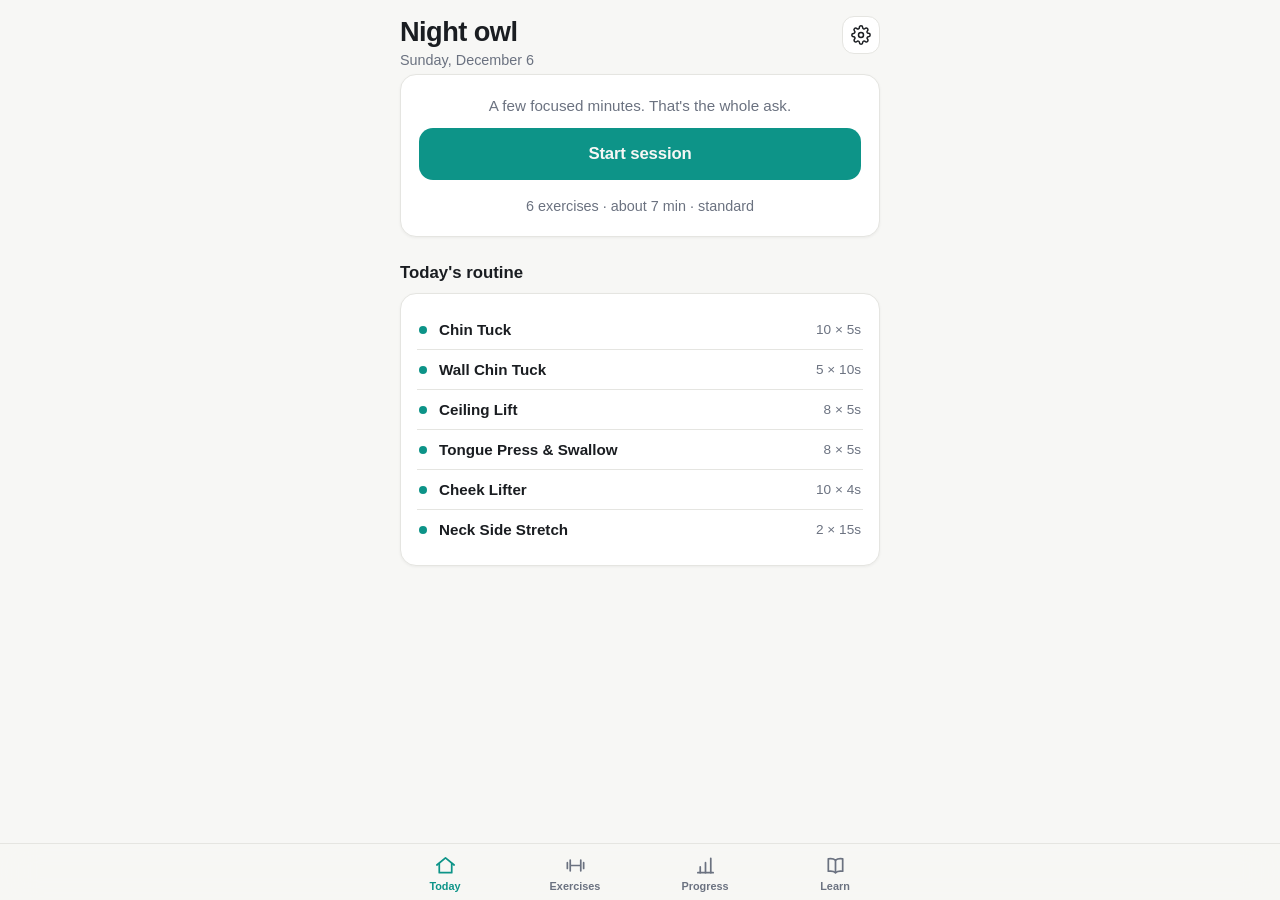
==== chin-tuck/index.html @ 68fc23fd "Add Tuck — evidence-based chin tuck & face-posture trainer PWA A self-contained app in chin-tuck/ (n" ====
<!DOCTYPE html>
<html lang="en">
<head>
<meta charset="UTF-8">
<meta name="viewport" content="width=device-width, initial-scale=1, viewport-fit=cover, user-scalable=no">
<meta name="theme-color" content="#F7F7F5" media="(prefers-color-scheme: light)">
<meta name="theme-color" content="#0E1116" media="(prefers-color-scheme: dark)">
<meta name="apple-mobile-web-app-capable" content="yes">
<meta name="apple-mobile-web-app-status-bar-style" content="black-translucent">
<meta name="description" content="Tuck — a minimalist, evidence-based chin tuck and face-posture trainer.">
<link rel="manifest" href="manifest.webmanifest">
<link rel="icon" href="icons/icon-192.png">
<link rel="apple-touch-icon" href="icons/icon-192.png">
<title>Tuck</title>
<style>
:root{
  --bg:#F7F7F5; --card:#FFFFFF; --card2:#EFEFEC; --text:#1A1D21; --muted:#6B7280;
  --accent:#0D9488; --accent-soft:#0D948818; --line:#E5E5E1; --danger:#DC2626;
  --shadow:0 1px 3px rgba(0,0,0,.05);
}
@media (prefers-color-scheme: dark){
  :root{
    --bg:#0E1116; --card:#171B21; --card2:#1F242C; --text:#ECEEF0; --muted:#8B93A0;
    --accent:#5EEAD4; --accent-soft:#5EEAD41A; --line:#252B34; --danger:#F87171;
    --shadow:none;
  }
}
*{margin:0;padding:0;box-sizing:border-box;-webkit-tap-highlight-color:transparent}
html{font-size:16px}
body{
  font-family:-apple-system,BlinkMacSystemFont,"Segoe UI",Roboto,Helvetica,Arial,sans-serif;
  background:var(--bg);color:var(--text);
  min-height:100dvh;overscroll-behavior-y:none;
  -webkit-font-smoothing:antialiased;
}
main{max-width:520px;margin:0 auto;padding:calc(16px + env(safe-area-inset-top)) 20px calc(96px + env(safe-area-inset-bottom))}
h1{font-size:1.7rem;font-weight:800;letter-spacing:-.02em}
h2{font-size:1.05rem;font-weight:700;margin:26px 0 10px}
.sub{color:var(--muted);font-size:.9rem;margin-top:4px}
.page{display:none}
.page.active{display:block;animation:fade .18s ease}
@keyframes fade{from{opacity:0;transform:translateY(4px)}to{opacity:1;transform:none}}

.topbar{display:flex;justify-content:space-between;align-items:flex-start;margin-bottom:6px}
.iconbtn{background:var(--card);border:1px solid var(--line);color:var(--text);width:38px;height:38px;border-radius:12px;font-size:1.1rem;display:flex;align-items:center;justify-content:center;cursor:pointer}

.card{background:var(--card);border:1px solid var(--line);border-radius:16px;padding:16px;box-shadow:var(--shadow)}
.card + .card{margin-top:10px}

/* Today */
.hero{display:flex;flex-direction:column;gap:14px;padding:22px 18px;text-align:center}
.streak{font-size:.95rem;color:var(--muted)}
.streak b{color:var(--text)}
.donebadge{display:inline-flex;align-items:center;gap:6px;color:var(--accent);font-weight:700;font-size:.95rem;justify-content:center}
.bigbtn{
  background:var(--accent);color:var(--bg);border:none;border-radius:14px;
  padding:16px;font-size:1.05rem;font-weight:800;cursor:pointer;width:100%;
  letter-spacing:-.01em;
}
.bigbtn:active{transform:scale(.985)}
.bigbtn.secondary{background:var(--card2);color:var(--text)}
.routine-list{display:flex;flex-direction:column}
.routine-item{display:flex;align-items:center;gap:12px;padding:11px 2px;border-bottom:1px solid var(--line)}
.routine-item:last-child{border-bottom:none}
.routine-item .dot{width:8px;height:8px;border-radius:50%;background:var(--accent);flex:none}
.routine-item .nm{font-weight:600;font-size:.95rem;flex:1}
.routine-item .meta{color:var(--muted);font-size:.85rem;white-space:nowrap}

/* Exercises */
.ex-card{cursor:pointer}
.ex-head{display:flex;justify-content:space-between;align-items:center;gap:10px}
.ex-title{font-weight:700;font-size:1rem}
.ex-target{color:var(--muted);font-size:.85rem;margin-top:2px}
.chev{color:var(--muted);transition:transform .2s}
.ex-card.open .chev{transform:rotate(90deg)}
.ex-body{display:none;margin-top:12px;font-size:.92rem;line-height:1.55}
.ex-card.open .ex-body{display:block}
.ex-body ol{padding-left:20px;display:flex;flex-direction:column;gap:6px;margin:8px 0}
.tag{display:inline-block;background:var(--accent-soft);color:var(--accent);font-size:.75rem;font-weight:700;padding:3px 9px;border-radius:99px;margin-top:10px}
.evidence{color:var(--muted);font-size:.85rem;margin-top:10px;line-height:1.5}
.caution{color:var(--danger);font-size:.85rem;margin-top:8px;line-height:1.5}

/* Progress */
.stats{display:grid;grid-template-columns:1fr 1fr 1fr;gap:10px}
.stat{background:var(--card);border:1px solid var(--line);border-radius:16px;padding:14px 12px;text-align:center}
.stat .v{font-size:1.5rem;font-weight:800;letter-spacing:-.02em}
.stat .l{color:var(--muted);font-size:.78rem;margin-top:2px}
.cal-head{display:flex;justify-content:space-between;align-items:center;margin-bottom:12px}
.cal-head b{font-size:.95rem}
.cal-nav{display:flex;gap:6px}
.cal-nav button{background:var(--card2);border:none;color:var(--text);width:30px;height:30px;border-radius:9px;cursor:pointer;font-size:.9rem}
.cal-grid{display:grid;grid-template-columns:repeat(7,1fr);gap:6px;text-align:center}
.cal-grid .wd{color:var(--muted);font-size:.7rem;font-weight:600;padding-bottom:2px}
.cal-day{aspect-ratio:1;display:flex;align-items:center;justify-content:center;border-radius:10px;font-size:.82rem;color:var(--muted)}
.cal-day.done{background:var(--accent);color:var(--bg);font-weight:700}
.cal-day.today{outline:2px solid var(--accent);outline-offset:-2px;color:var(--text);font-weight:700}
.cal-day.today.done{color:var(--bg)}

/* Learn */
.learn p{font-size:.92rem;line-height:1.6;color:var(--text)}
.learn p + p{margin-top:8px}
.learn .src{color:var(--muted);font-size:.8rem;margin-top:10px;line-height:1.5}
.disclaimer{color:var(--muted);font-size:.8rem;text-align:center;margin-top:24px;line-height:1.5}

/* Tab bar */
nav{
  position:fixed;bottom:0;left:0;right:0;z-index:10;
  background:color-mix(in srgb, var(--bg) 82%, transparent);
  backdrop-filter:blur(18px);-webkit-backdrop-filter:blur(18px);
  border-top:1px solid var(--line);
  padding-bottom:env(safe-area-inset-bottom);
}
.tabs{max-width:520px;margin:0 auto;display:flex}
.tab{flex:1;background:none;border:none;color:var(--muted);padding:10px 0 8px;cursor:pointer;display:flex;flex-direction:column;align-items:center;gap:3px;font-size:.68rem;font-weight:600;font-family:inherit}
.tab svg{width:23px;height:23px;fill:none;stroke:currentColor;stroke-width:1.8;stroke-linecap:round;stroke-linejoin:round}
.tab.active{color:var(--accent)}

/* Player */
#player{
  position:fixed;inset:0;z-index:50;background:var(--bg);display:none;
  flex-direction:column;padding:calc(16px + env(safe-area-inset-top)) 24px calc(24px + env(safe-area-inset-bottom));
}
#player.active{display:flex}
.p-top{display:flex;justify-content:space-between;align-items:center}
.p-count{color:var(--muted);font-size:.9rem;font-weight:600}
.p-mid{flex:1;display:flex;flex-direction:column;align-items:center;justify-content:center;gap:10px;text-align:center;max-width:420px;margin:0 auto;width:100%}
.p-exname{font-size:1.35rem;font-weight:800;letter-spacing:-.02em}
.p-phase{font-size:.85rem;font-weight:800;letter-spacing:.14em;text-transform:uppercase;color:var(--accent)}
.p-phase.rest{color:var(--muted)}
.ring-wrap{position:relative;width:min(62vw,240px);aspect-ratio:1;margin:8px 0}
.ring-wrap svg{width:100%;height:100%;transform:rotate(-90deg)}
.ring-bg{stroke:var(--card2);fill:none;stroke-width:9}
.ring-fg{stroke:var(--accent);fill:none;stroke-width:9;stroke-linecap:round;transition:stroke-dashoffset .15s linear}
.ring-fg.rest{stroke:var(--muted)}
.p-timer{position:absolute;inset:0;display:flex;flex-direction:column;align-items:center;justify-content:center}
.p-timer .n{font-size:3.6rem;font-weight:800;font-variant-numeric:tabular-nums;letter-spacing:-.03em}
.p-timer .r{color:var(--muted);font-size:.9rem;font-weight:600;margin-top:2px}
.p-cue{color:var(--muted);font-size:.95rem;line-height:1.5;min-height:3em;max-width:340px}
.p-actions{display:flex;gap:10px;max-width:420px;margin:0 auto;width:100%}
.p-actions .bigbtn{flex:1}

/* Done screen */
.p-done{flex:1;display:flex;flex-direction:column;align-items:center;justify-content:center;gap:12px;text-align:center}
.p-done .emoji{font-size:3.2rem}
.p-done h2{margin:0;font-size:1.4rem}

/* Settings sheet */
#sheet-backdrop{position:fixed;inset:0;background:rgba(0,0,0,.4);z-index:60;display:none}
#sheet-backdrop.active{display:block}
#sheet{
  position:fixed;left:0;right:0;bottom:0;z-index:61;background:var(--card);
  border-radius:20px 20px 0 0;padding:20px 20px calc(28px + env(safe-area-inset-bottom));
  max-width:520px;margin:0 auto;transform:translateY(100%);transition:transform .25s ease;
}
#sheet.active{transform:none}
.sheet-title{font-size:1.15rem;font-weight:800;margin-bottom:16px}
.set-row{display:flex;justify-content:space-between;align-items:center;padding:13px 0;border-bottom:1px solid var(--line)}
.set-row:last-of-type{border-bottom:none}
.set-row .lbl{font-weight:600;font-size:.95rem}
.seg{display:flex;background:var(--card2);border-radius:10px;padding:3px}
.seg button{background:none;border:none;color:var(--muted);font-weight:600;font-size:.82rem;padding:6px 12px;border-radius:8px;cursor:pointer;font-family:inherit}
.seg button.on{background:var(--card);color:var(--text);box-shadow:0 1px 3px rgba(0,0,0,.12)}
.switch{position:relative;width:48px;height:29px;background:var(--card2);border-radius:99px;cursor:pointer;transition:background .2s;flex:none}
.switch.on{background:var(--accent)}
.switch::after{content:"";position:absolute;top:2.5px;left:3px;width:24px;height:24px;background:#fff;border-radius:50%;transition:left .2s;box-shadow:0 1px 3px rgba(0,0,0,.25)}
.switch.on::after{left:21px}
.reset-btn{width:100%;background:none;border:none;color:var(--danger);font-weight:700;font-size:.95rem;padding:14px 0 2px;cursor:pointer;font-family:inherit}

.toast{
  position:fixed;bottom:calc(86px + env(safe-area-inset-bottom));left:50%;transform:translateX(-50%) translateY(20px);
  background:var(--text);color:var(--bg);padding:10px 18px;border-radius:99px;font-size:.88rem;font-weight:600;
  opacity:0;pointer-events:none;transition:.25s;z-index:70;white-space:nowrap;
}
.toast.show{opacity:1;transform:translateX(-50%)}
</style>
</head>
<body>

<main>
  <!-- TODAY -->
  <section class="page active" id="page-today">
    <div class="topbar">
      <div>
        <h1 id="greeting">Tuck</h1>
        <div class="sub" id="today-date"></div>
      </div>
      <button class="iconbtn" id="btn-settings" aria-label="Settings">
        <svg width="20" height="20" viewBox="0 0 24 24" fill="none" stroke="currentColor" stroke-width="1.8" stroke-linecap="round"><circle cx="12" cy="12" r="3"/><path d="M19.4 15a1.65 1.65 0 0 0 .33 1.82l.06.06a2 2 0 1 1-2.83 2.83l-.06-.06a1.65 1.65 0 0 0-1.82-.33 1.65 1.65 0 0 0-1 1.51V21a2 2 0 1 1-4 0v-.09A1.65 1.65 0 0 0 9 19.4a1.65 1.65 0 0 0-1.82.33l-.06.06a2 2 0 1 1-2.83-2.83l.06-.06a1.65 1.65 0 0 0 .33-1.82 1.65 1.65 0 0 0-1.51-1H3a2 2 0 1 1 0-4h.09A1.65 1.65 0 0 0 4.6 9a1.65 1.65 0 0 0-.33-1.82l-.06-.06a2 2 0 1 1 2.83-2.83l.06.06a1.65 1.65 0 0 0 1.82.33H9a1.65 1.65 0 0 0 1-1.51V3a2 2 0 1 1 4 0v.09a1.65 1.65 0 0 0 1 1.51 1.65 1.65 0 0 0 1.82-.33l.06-.06a2 2 0 1 1 2.83 2.83l-.06.06a1.65 1.65 0 0 0-.33 1.82V9a1.65 1.65 0 0 0 1.51 1H21a2 2 0 1 1 0 4h-.09a1.65 1.65 0 0 0-1.51 1z"/></svg>
      </button>
    </div>

    <div class="card hero">
      <div id="hero-status"></div>
      <button class="bigbtn" id="btn-start">Start session</button>
      <div class="sub" id="session-est"></div>
    </div>

    <h2>Today's routine</h2>
    <div class="card routine-list" id="routine-list"></div>
  </section>

  <!-- EXERCISES -->
  <section class="page" id="page-exercises">
    <div class="topbar"><div><h1>Exercises</h1><div class="sub">Tap any exercise to learn it properly.</div></div></div>
    <div id="ex-list"></div>
  </section>

  <!-- PROGRESS -->
  <section class="page" id="page-progress">
    <div class="topbar"><div><h1>Progress</h1><div class="sub">Consistency beats intensity.</div></div></div>
    <div class="stats" id="stats-row"></div>
    <h2>Calendar</h2>
    <div class="card">
      <div class="cal-head">
        <b id="cal-title"></b>
        <div class="cal-nav">
          <button id="cal-prev" aria-label="Previous month">‹</button>
          <button id="cal-next" aria-label="Next month">›</button>
        </div>
      </div>
      <div class="cal-grid" id="cal-grid"></div>
    </div>
    <div class="stats" id="stats-row2" style="margin-top:10px"></div>
  </section>

  <!-- LEARN -->
  <section class="page" id="page-learn">
    <div class="topbar"><div><h1>Learn</h1><div class="sub">What the evidence actually says.</div></div></div>
    <div id="learn-list" class="learn"></div>
    <p class="disclaimer">Tuck is an exercise companion, not medical advice. If you have neck pain, TMJ problems, dizziness, or a recent injury, talk to a physical therapist or doctor before training. Stop any exercise that causes pain.</p>
  </section>
</main>

<!-- TABS -->
<nav>
  <div class="tabs">
    <button class="tab active" data-page="today">
      <svg viewBox="0 0 24 24"><path d="M3 11.5 12 4l9 7.5"/><path d="M5.5 10v9.5h13V10"/></svg>Today
    </button>
    <button class="tab" data-page="exercises">
      <svg viewBox="0 0 24 24"><path d="M6.5 6.5v11M17.5 6.5v11M3.5 9v6M20.5 9v6M6.5 12h11"/></svg>Exercises
    </button>
    <button class="tab" data-page="progress">
      <svg viewBox="0 0 24 24"><path d="M4 19.5h16"/><path d="M6.5 19.5v-6M12 19.5V9M17.5 19.5V4.5"/></svg>Progress
    </button>
    <button class="tab" data-page="learn">
      <svg viewBox="0 0 24 24"><path d="M12 6.5c-1.8-1.6-4.5-2-7.5-1.5v13c3-.5 5.7-.1 7.5 1.5 1.8-1.6 4.5-2 7.5-1.5v-13c-3-.5-5.7-.1-7.5 1.5z"/><path d="M12 6.5v13"/></svg>Learn
    </button>
  </div>
</nav>

<!-- PLAYER -->
<div id="player">
  <div class="p-top">
    <span class="p-count" id="p-count"></span>
    <button class="iconbtn" id="p-close" aria-label="End session">✕</button>
  </div>
  <div class="p-mid" id="p-mid">
    <div class="p-phase" id="p-phase"></div>
    <div class="p-exname" id="p-exname"></div>
    <div class="ring-wrap">
      <svg viewBox="0 0 100 100">
        <circle class="ring-bg" cx="50" cy="50" r="44"></circle>
        <circle class="ring-fg" id="ring" cx="50" cy="50" r="44"></circle>
      </svg>
      <div class="p-timer">
        <div class="n" id="p-secs">–</div>
        <div class="r" id="p-rep"></div>
      </div>
    </div>
    <div class="p-cue" id="p-cue"></div>
  </div>
  <div class="p-done" id="p-done" style="display:none">
    <div class="emoji">✓</div>
    <h2>Session complete</h2>
    <div class="sub" id="p-done-sub"></div>
  </div>
  <div class="p-actions">
    <button class="bigbtn secondary" id="p-pause">Pause</button>
    <button class="bigbtn secondary" id="p-skip">Skip</button>
  </div>
</div>

<!-- SETTINGS SHEET -->
<div id="sheet-backdrop"></div>
<div id="sheet">
  <div class="sheet-title">Settings</div>
  <div class="set-row">
    <span class="lbl">Intensity</span>
    <div class="seg" id="seg-level">
      <button data-v="gentle">Gentle</button>
      <button data-v="standard">Standard</button>
      <button data-v="advanced">Advanced</button>
    </div>
  </div>
  <div class="set-row">
    <span class="lbl">Sound cues</span>
    <div class="switch" id="sw-sound"></div>
  </div>
  <div class="set-row">
    <span class="lbl">Vibration</span>
    <div class="switch" id="sw-vibe"></div>
  </div>
  <button class="reset-btn" id="btn-reset">Reset all data</button>
</div>

<div class="toast" id="toast"></div>

<script>
"use strict";

/* ---------------- Data ---------------- */

const EXERCISES = [
  {
    id: "chin-tuck",
    name: "Chin Tuck",
    target: "Deep neck flexors · posture",
    reps: 10, hold: 5, rest: 3,
    cue: "Glide your head straight back — make a gentle double chin. Keep looking forward, don't tilt.",
    steps: [
      "Sit or stand tall, shoulders relaxed, eyes level.",
      "Glide your head straight back, as if making a gentle double chin.",
      "Keep your gaze forward — no tilting up or down.",
      "You should feel a stretch at the base of the skull and light work at the front of the neck.",
      "Hold, then relax back to neutral. Effort ~3/10 — this is a precise move, not a forceful one."
    ],
    evidence: "The standard physical-therapy exercise for forward head posture. It activates the deep cervical flexors (longus colli and capitis) — the muscles that hold your head balanced over your spine. A head that sits back and level is what visibly defines the jaw–neck angle.",
    caution: null,
    levels: { gentle: {reps:6, hold:4}, advanced: {reps:12, hold:8} }
  },
  {
    id: "wall-tuck",
    name: "Wall Chin Tuck",
    target: "Deep neck flexors · endurance",
    reps: 5, hold: 10, rest: 5,
    cue: "Back of your head against the wall, chin gently tucked. Press the head lightly into the wall.",
    steps: [
      "Stand with your heels a few centimetres from a wall, upper back and head touching it.",
      "Tuck your chin so the back of your head slides up the wall slightly.",
      "Press the back of your head gently into the wall — about 20% effort.",
      "Breathe normally through your nose while holding.",
      "Release slowly. The wall gives you feedback that your head is truly back."
    ],
    evidence: "A feedback version of the chin tuck used in deep-neck-flexor endurance protocols (typically 10-second holds). Endurance — not just strength — is what keeps your posture upright between sessions.",
    caution: null,
    levels: { gentle: {reps:3, hold:8}, advanced: {reps:6, hold:15} }
  },
  {
    id: "ceiling-lift",
    name: "Ceiling Lift",
    target: "Platysma · under-chin",
    reps: 8, hold: 5, rest: 3,
    cue: "Look up to the ceiling, lips closed, press your tongue to the roof of your mouth.",
    steps: [
      "Sit tall and slowly tilt your head back to look at the ceiling.",
      "Close your lips and press your whole tongue against the roof of your mouth.",
      "Feel the muscles under your chin and along the front of the neck engage.",
      "Hold, then slowly return your head to neutral.",
      "Move gently — the tilt should never pinch the back of your neck."
    ],
    evidence: "Targets the platysma and the suprahyoid muscles under the jaw. Toning work here can sharpen the look of mild submental fullness, though it does not burn the fat itself.",
    caution: "Skip this one if you get dizzy or feel pain when looking up.",
    levels: { gentle: {reps:5, hold:4}, advanced: {reps:10, hold:8} }
  },
  {
    id: "tongue-press",
    name: "Tongue Press & Swallow",
    target: "Tongue posture · suprahyoids",
    reps: 8, hold: 5, rest: 3,
    cue: "Press your whole tongue flat against the roof of your mouth. Hold, then swallow once.",
    steps: [
      "Lips closed, teeth slightly apart, breathe through your nose.",
      "Press the entire tongue — tip to back — flat against the palate.",
      "Hold the press, feeling gentle tension under the chin.",
      "Finish each rep with one deliberate swallow, keeping the tongue up.",
      "This trains the resting tongue posture used in myofunctional therapy."
    ],
    evidence: "A staple of orofacial myofunctional therapy, which has published evidence for improving tongue posture, nasal breathing and swallowing mechanics. It will not reshape adult bone (the popular 'mewing' claim), but it tones the floor of the mouth that supports the under-chin area.",
    caution: null,
    levels: { gentle: {reps:5, hold:4}, advanced: {reps:10, hold:8} }
  },
  {
    id: "cheek-lifter",
    name: "Cheek Lifter",
    target: "Cheeks · midface",
    reps: 10, hold: 4, rest: 3,
    cue: "Open your mouth into an “O”, fold your upper lip over your teeth, then smile to lift the cheeks.",
    steps: [
      "Open your mouth and form a long “O”; fold the upper lip over the front teeth.",
      "Smile with the cheek muscles to lift them up — you should see them rise.",
      "Hold the lift, feeling the effort in the upper cheeks, not the jaw.",
      "Relax fully between reps.",
      "Keep your forehead and eyes relaxed to avoid scrunching."
    ],
    evidence: "Adapted from the routine used in the Northwestern facial-exercise trial (JAMA Dermatology, 2018), where 20 weeks of daily practice measurably increased cheek fullness and shaved ~3 years off rated age. Small study, but the most rigorous one there is.",
    caution: null,
    levels: { gentle: {reps:6, hold:3}, advanced: {reps:12, hold:6} }
  },
  {
    id: "neck-stretch",
    name: "Neck Side Stretch",
    target: "Cooldown · mobility",
    reps: 2, hold: 15, rest: 5,
    cue: "Ear toward shoulder, opposite shoulder heavy. Switch sides on the second hold.",
    steps: [
      "Sit tall. Let your right ear drop toward your right shoulder.",
      "Keep the opposite shoulder heavy and relaxed — don't shrug.",
      "Breathe slowly; let the stretch deepen on each exhale.",
      "Do the second hold on the left side.",
      "A supple neck lets the chin tucks work through a full range."
    ],
    evidence: "Tight upper-trapezius and levator scapulae muscles pull you back into forward head posture. Pairing strengthening with gentle stretching is how physical-therapy posture programs are built.",
    caution: null,
    levels: { gentle: {reps:2, hold:12}, advanced: {reps:2, hold:20} }
  },
  {
    id: "head-lift",
    name: "Chin Tuck Head Lift",
    target: "Deep neck flexors · strength",
    reps: 5, hold: 8, rest: 8,
    advancedOnly: true,
    cue: "Lying down: tuck the chin, then lift your head just 2–3 cm. Keep the tuck the whole time.",
    steps: [
      "Lie on your back, knees bent, no pillow (or a very thin one).",
      "Tuck your chin gently — nod, don't lift yet.",
      "Keeping the tuck, lift your head 2–3 cm off the floor.",
      "Hold while breathing; don't let the chin poke toward the ceiling.",
      "Lower with control. This is the hardest progression — quality over reps."
    ],
    evidence: "The loaded progression of craniocervical flexion training used in rehab research. Only appears at Advanced intensity — earn it with two easy weeks first.",
    caution: "Stop if you feel strain in the throat or shaking you can't control — go back to wall tucks for another week.",
    levels: { gentle: {reps:3, hold:5}, advanced: {reps:6, hold:10} }
  }
];

const LEARN = [
  {
    title: "Why chin tucks?",
    body: [
      "Hours of screens pull the head forward. For every couple of centimetres your head sits ahead of your spine, the muscles under your chin lengthen and weaken, and the jaw–neck angle blurs — that's a big part of what people read as a 'soft' jawline.",
      "Chin tucks are the physical-therapy gold standard for this. They strengthen the deep cervical flexors that hold your head level and back. Better head carriage is the fastest visible change most people can make to their profile — and it helps neck tension too."
    ],
    src: "Physio-pedia: deep neck flexor stabilisation · Journal of Physical Therapy Science studies on chin tucks and forward head posture"
  },
  {
    title: "What facial exercise CAN do",
    body: [
      "The best trial to date (Northwestern University, JAMA Dermatology 2018) had women aged 40–65 do 30 minutes of facial exercise daily for 20 weeks. Independent dermatologists rated their faces ~3 years younger by the end, with the clearest gains in upper and lower cheek fullness.",
      "Muscle is the scaffolding of the face. Training it adds a little firmness and fullness where you want it. The catch: it took 20 weeks of consistent work, and the study was small. Think months, not days."
    ],
    src: "Alam M. et al., 'Association of Facial Exercise With the Appearance of Aging', JAMA Dermatology 2018"
  },
  {
    title: "What exercise CANNOT do",
    body: [
      "You can't spot-reduce fat. No exercise burns the fat pad under your chin specifically — submental fullness responds to overall body-fat changes and genetics. Exercises tone the muscles beneath, which sharpens contour, but they don't melt fat.",
      "'Mewing' won't remodel adult bone. There are no peer-reviewed trials showing tongue posture changes facial bone structure after growth ends. Tongue-posture training is still worth doing — for muscle tone, nasal breathing and swallowing — just with honest expectations.",
      "If something promises a new jawline in 7 days, it's selling you something."
    ],
    src: "Reviews of orthotropics/mewing evidence · orthodontic association statements"
  },
  {
    title: "The big levers for your face",
    body: [
      "If you want the face to look better, these beat any gadget: ① Daily sunscreen — consistent use slowed visible skin aging by ~24% in a 4-year randomized trial. ② A retinoid at night — the best-evidenced topical for texture and fine lines. ③ Sleep 7–9 hours — poor sleep measurably worsens dark circles and skin barrier function. ④ Body-fat percentage — for most people, losing excess fat changes facial definition more than anything else. ⑤ Hydration and mostly-whole-food eating.",
      "This app covers the posture-and-muscle lever. Stack it with the others and the compounding is real."
    ],
    src: "Hughes et al., Ann Intern Med 2013 (sunscreen RCT) · Cleveland Clinic on retinoids · sleep & skin studies"
  },
  {
    title: "Safety first",
    body: [
      "These are gentle, low-load exercises, but the neck deserves respect. Effort should feel like 3–4 out of 10. Sharp pain, dizziness, tingling into the arms, or headaches during exercises are stop signs — see a physical therapist.",
      "If you have TMJ problems, skip anything that aggravates the jaw and keep the teeth slightly apart during tongue presses. Consistency at low intensity wins; forcing it loses."
    ],
    src: null
  }
];

/* ---------------- State ---------------- */

const store = {
  get(k, fallback){ try { const v = localStorage.getItem(k); return v ? JSON.parse(v) : fallback; } catch { return fallback; } },
  set(k, v){ try { localStorage.setItem(k, JSON.stringify(v)); } catch {} }
};

let settings = Object.assign({ level: "standard", sound: true, vibe: true }, store.get("ct.settings", {}));
let log = store.get("ct.log", []); // [{d:'YYYY-MM-DD', mins, ts}]

function saveSettings(){ store.set("ct.settings", settings); }
function saveLog(){ store.set("ct.log", log); }

const pad = n => String(n).padStart(2, "0");
const dayKey = d => d.getFullYear() + "-" + pad(d.getMonth()+1) + "-" + pad(d.getDate());
const todayKey = () => dayKey(new Date());
const doneDays = () => new Set(log.map(e => e.d));

/* ---------------- Routine building ---------------- */

function exForLevel(ex){
  const o = { ...ex };
  if (settings.level !== "standard" && ex.levels && ex.levels[settings.level]) {
    Object.assign(o, ex.levels[settings.level]);
  }
  return o;
}

function routine(){
  return EXERCISES
    .filter(ex => !ex.advancedOnly || settings.level === "advanced")
    .map(exForLevel);
}

const PREP = 8; // get-ready seconds before each exercise

function estimateMinutes(list){
  let s = 0;
  for (const ex of list) s += PREP + ex.reps * ex.hold + (ex.reps - 1) * ex.rest;
  return Math.max(1, Math.round(s / 60));
}

/* ---------------- Rendering: pages ---------------- */

const $ = s => document.querySelector(s);

function renderToday(){
  const now = new Date();
  $("#today-date").textContent = now.toLocaleDateString(undefined, { weekday:"long", month:"long", day:"numeric" });
  const h = now.getHours();
  $("#greeting").textContent = h < 5 ? "Night owl" : h < 12 ? "Good morning" : h < 18 ? "Good afternoon" : "Good evening";

  const streak = currentStreak();
  const did = doneDays().has(todayKey());
  $("#hero-status").innerHTML = did
    ? `<div class="donebadge">✓ Done today</div><div class="streak" style="margin-top:6px">Streak: <b>${streak} day${streak===1?"":"s"}</b> — see you tomorrow.</div>`
    : streak > 0
      ? `<div class="streak">🔥 <b>${streak}-day</b> streak — keep it alive.</div>`
      : `<div class="streak">A few focused minutes. That's the whole ask.</div>`;

  const list = routine();
  $("#btn-start").textContent = did ? "Do another round" : "Start session";
  $("#session-est").textContent = `${list.length} exercises · about ${estimateMinutes(list)} min · ${settings.level}`;

  $("#routine-list").innerHTML = list.map(ex => `
    <div class="routine-item">
      <div class="dot"></div>
      <div class="nm">${ex.name}</div>
      <div class="meta">${ex.reps} × ${ex.hold}s</div>
    </div>`).join("");
}

function renderExercises(){
  $("#ex-list").innerHTML = EXERCISES.map((ex, i) => {
    const lv = exForLevel(ex);
    return `
    <div class="card ex-card" data-i="${i}">
      <div class="ex-head">
        <div>
          <div class="ex-title">${ex.name}${ex.advancedOnly ? " ·  advanced" : ""}</div>
          <div class="ex-target">${ex.target} · ${lv.reps} reps × ${lv.hold}s hold</div>
        </div>
        <span class="chev">›</span>
      </div>
      <div class="ex-body">
        <ol>${ex.steps.map(s => `<li>${s}</li>`).join("")}</ol>
        <div class="tag">Why it works</div>
        <div class="evidence">${ex.evidence}</div>
        ${ex.caution ? `<div class="caution">⚠ ${ex.caution}</div>` : ""}
      </div>
    </div>`;
  }).join("");
  document.querySelectorAll(".ex-card").forEach(c =>
    c.addEventListener("click", () => c.classList.toggle("open")));
}

function renderLearn(){
  $("#learn-list").innerHTML = LEARN.map(item => `
    <div class="card">
      <div class="ex-title" style="margin-bottom:8px">${item.title}</div>
      ${item.body.map(p => `<p>${p}</p>`).join("")}
      ${item.src ? `<div class="src">Sources: ${item.src}</div>` : ""}
    </div>`).join("");
}

/* ---------------- Progress ---------------- */

function currentStreak(){
  const days = doneDays();
  let d = new Date(), n = 0;
  if (!days.has(dayKey(d))) d.setDate(d.getDate() - 1);
  while (days.has(dayKey(d))) { n++; d.setDate(d.getDate() - 1); }
  return n;
}

function bestStreak(){
  const keys = [...doneDays()].sort();
  let best = 0, run = 0, prev = null;
  for (const k of keys) {
    if (prev) {
      const p = new Date(prev + "T12:00"), c = new Date(k + "T12:00");
      run = (c - p) / 86400000 === 1 ? run + 1 : 1;
    } else run = 1;
    best = Math.max(best, run);
    prev = k;
  }
  return best;
}

let calCursor = new Date();

function renderProgress(){
  const days = doneDays();
  const totalMins = log.reduce((a, e) => a + (e.mins || 0), 0);

  // this week (Mon-based)
  const now = new Date();
  const monday = new Date(now);
  monday.setDate(now.getDate() - ((now.getDay() + 6) % 7));
  let weekCount = 0;
  for (let i = 0; i < 7; i++) {
    const d = new Date(monday); d.setDate(monday.getDate() + i);
    if (days.has(dayKey(d))) weekCount++;
  }

  const stat = (v, l) => `<div class="stat"><div class="v">${v}</div><div class="l">${l}</div></div>`;
  $("#stats-row").innerHTML =
    stat(currentStreak(), "day streak") +
    stat(weekCount + "/7", "this week") +
    stat(days.size, "total days");
  $("#stats-row2").innerHTML =
    stat(bestStreak(), "best streak") +
    stat(log.length, "sessions") +
    stat(totalMins >= 60 ? (totalMins/60).toFixed(1) + "h" : totalMins + "m", "trained");

  // calendar
  const y = calCursor.getFullYear(), m = calCursor.getMonth();
  $("#cal-title").textContent = calCursor.toLocaleDateString(undefined, { month: "long", year: "numeric" });
  const first = new Date(y, m, 1);
  const startOffset = (first.getDay() + 6) % 7; // Monday first
  const dim = new Date(y, m + 1, 0).getDate();
  const tk = todayKey();

  let html = ["M","T","W","T","F","S","S"].map(w => `<div class="wd">${w}</div>`).join("");
  for (let i = 0; i < startOffset; i++) html += `<div></div>`;
  for (let d = 1; d <= dim; d++) {
    const k = y + "-" + pad(m + 1) + "-" + pad(d);
    const cls = ["cal-day", days.has(k) ? "done" : "", k === tk ? "today" : ""].join(" ");
    html += `<div class="${cls}">${d}</div>`;
  }
  $("#cal-grid").innerHTML = html;
}

$("#cal-prev").addEventListener("click", () => { calCursor.setMonth(calCursor.getMonth() - 1); renderProgress(); });
$("#cal-next").addEventListener("click", () => { calCursor.setMonth(calCursor.getMonth() + 1); renderProgress(); });

/* ---------------- Tabs ---------------- */

document.querySelectorAll(".tab").forEach(t => t.addEventListener("click", () => {
  document.querySelectorAll(".tab").forEach(x => x.classList.toggle("active", x === t));
  document.querySelectorAll(".page").forEach(p => p.classList.remove("active"));
  $("#page-" + t.dataset.page).classList.add("active");
  if (t.dataset.page === "progress") renderProgress();
  if (t.dataset.page === "today") renderToday();
  window.scrollTo(0, 0);
}));

/* ---------------- Audio / haptics ---------------- */

let audioCtx = null;
function beep(freq, dur = 0.12, when = 0){
  if (!settings.sound) return;
  try {
    audioCtx = audioCtx || new (window.AudioContext || window.webkitAudioContext)();
    if (audioCtx.state === "suspended") audioCtx.resume();
    const o = audioCtx.createOscillator(), g = audioCtx.createGain();
    o.type = "sine"; o.frequency.value = freq;
    g.gain.setValueAtTime(0.0001, audioCtx.currentTime + when);
    g.gain.exponentialRampToValueAtTime(0.22, audioCtx.currentTime + when + 0.015);
    g.gain.exponentialRampToValueAtTime(0.0001, audioCtx.currentTime + when + dur);
    o.connect(g).connect(audioCtx.destination);
    o.start(audioCtx.currentTime + when); o.stop(audioCtx.currentTime + when + dur + 0.05);
  } catch {}
}
function buzz(ms){ if (settings.vibe && navigator.vibrate) navigator.vibrate(ms); }

/* ---------------- Session player ---------------- */

const RING_LEN = 2 * Math.PI * 44;
$("#ring").style.strokeDasharray = RING_LEN;

const player = { steps: [], idx: 0, remaining: 0, stepDur: 0, timer: null, paused: false, startedAt: 0, list: [] };

function buildSteps(list){
  const steps = [];
  list.forEach((ex, ei) => {
    steps.push({ type: "prep", dur: PREP, ei });
    for (let r = 1; r <= ex.reps; r++) {
      steps.push({ type: "hold", dur: ex.hold, ei, rep: r });
      if (r < ex.reps) steps.push({ type: "rest", dur: ex.rest, ei, rep: r });
    }
  });
  return steps;
}

function startSession(){
  player.list = routine();
  player.steps = buildSteps(player.list);
  player.idx = 0;
  player.paused = false;
  player.startedAt = Date.now();
  $("#p-done").style.display = "none";
  $("#p-mid").style.display = "flex";
  $("#p-pause").textContent = "Pause";
  $("#p-skip").textContent = "Skip";
  $("#player").classList.add("active");
  document.body.style.overflow = "hidden";
  beep(660); // unlock audio on the tap
  enterStep();
}

function enterStep(){
  const st = player.steps[player.idx];
  if (!st) { finishSession(); return; }
  player.stepDur = st.dur;
  player.remaining = st.dur;
  const ex = player.list[st.ei];

  $("#p-count").textContent = `Exercise ${st.ei + 1} of ${player.list.length}`;
  $("#p-exname").textContent = ex.name;
  const phaseEl = $("#p-phase");
  if (st.type === "prep") { phaseEl.textContent = "Get ready"; phaseEl.classList.add("rest"); }
  else if (st.type === "hold") { phaseEl.textContent = "Hold"; phaseEl.classList.remove("rest"); }
  else { phaseEl.textContent = "Relax"; phaseEl.classList.add("rest"); }
  $("#ring").classList.toggle("rest", st.type !== "hold");
  $("#p-rep").textContent = st.type === "prep" ? `${ex.reps} reps × ${ex.hold}s` : `Rep ${st.rep} of ${ex.reps}`;
  $("#p-cue").textContent = st.type === "prep" ? ex.steps[0] + " " + ex.cue : ex.cue;

  if (st.type === "hold") { beep(880, .14); buzz(60); }
  else if (st.type === "rest") { beep(440, .12); }
  else { beep(550, .1); }

  paintTick();
  clearInterval(player.timer);
  player.timer = setInterval(tick, 100);
}

function tick(){
  if (player.paused) return;
  player.remaining -= 0.1;
  if (player.remaining <= 0) { player.idx++; enterStep(); return; }
  paintTick();
}

function paintTick(){
  const secs = Math.ceil(player.remaining);
  $("#p-secs").textContent = secs;
  const frac = player.stepDur > 0 ? Math.max(0, player.remaining / player.stepDur) : 0;
  $("#ring").style.strokeDashoffset = RING_LEN * (1 - frac);
}

function skipStep(){
  const st = player.steps[player.idx];
  if (!st) return;
  // skip to the next exercise (or end)
  let i = player.idx;
  while (i < player.steps.length && player.steps[i].ei === st.ei) i++;
  player.idx = i;
  enterStep();
}

function togglePause(){
  player.paused = !player.paused;
  $("#p-pause").textContent = player.paused ? "Resume" : "Pause";
}

function finishSession(){
  clearInterval(player.timer);
  const mins = Math.max(1, Math.round((Date.now() - player.startedAt) / 60000));
  log.push({ d: todayKey(), mins, ts: Date.now() });
  saveLog();
  buzz([80, 60, 80]); beep(660, .12); beep(880, .12, .15); beep(1100, .2, .3);
  $("#p-mid").style.display = "none";
  $("#p-done").style.display = "flex";
  const s = currentStreak();
  $("#p-done-sub").textContent = `${mins} min · ${s}-day streak. Same time tomorrow.`;
  $("#p-pause").textContent = "Close";
  $("#p-skip").textContent = "Done";
}

function closePlayer(){
  clearInterval(player.timer);
  $("#player").classList.remove("active");
  document.body.style.overflow = "";
  renderToday();
}

$("#btn-start").addEventListener("click", startSession);
$("#p-close").addEventListener("click", closePlayer);
$("#p-pause").addEventListener("click", () => {
  if ($("#p-done").style.display !== "none") { closePlayer(); return; }
  togglePause();
});
$("#p-skip").addEventListener("click", () => {
  if ($("#p-done").style.display !== "none") { closePlayer(); return; }
  skipStep();
});

/* ---------------- Settings sheet ---------------- */

function openSheet(){ $("#sheet-backdrop").classList.add("active"); $("#sheet").classList.add("active"); renderSheet(); }
function closeSheet(){ $("#sheet-backdrop").classList.remove("active"); $("#sheet").classList.remove("active"); }

function renderSheet(){
  document.querySelectorAll("#seg-level button").forEach(b =>
    b.classList.toggle("on", b.dataset.v === settings.level));
  $("#sw-sound").classList.toggle("on", settings.sound);
  $("#sw-vibe").classList.toggle("on", settings.vibe);
}

$("#btn-settings").addEventListener("click", openSheet);
$("#sheet-backdrop").addEventListener("click", closeSheet);
document.querySelectorAll("#seg-level button").forEach(b => b.addEventListener("click", () => {
  settings.level = b.dataset.v; saveSettings(); renderSheet(); renderToday(); renderExercises();
}));
$("#sw-sound").addEventListener("click", () => { settings.sound = !settings.sound; saveSettings(); renderSheet(); if (settings.sound) beep(660); });
$("#sw-vibe").addEventListener("click", () => { settings.vibe = !settings.vibe; saveSettings(); renderSheet(); buzz(50); });
$("#btn-reset").addEventListener("click", () => {
  if (!confirm("Delete all progress and settings? This cannot be undone.")) return;
  localStorage.removeItem("ct.log"); localStorage.removeItem("ct.settings");
  log = []; settings = { level: "standard", sound: true, vibe: true };
  closeSheet(); renderToday(); renderExercises(); renderProgress(); toast("All data cleared");
});

/* ---------------- Toast ---------------- */

let toastTimer;
function toast(msg){
  const el = $("#toast");
  el.textContent = msg; el.classList.add("show");
  clearTimeout(toastTimer);
  toastTimer = setTimeout(() => el.classList.remove("show"), 2200);
}

/* ---------------- Boot ---------------- */

renderToday();
renderExercises();
renderLearn();
renderProgress();

if ("serviceWorker" in navigator) {
  addEventListener("load", () => navigator.serviceWorker.register("sw.js").catch(() => {}));
}
</script>
</body>
</html>
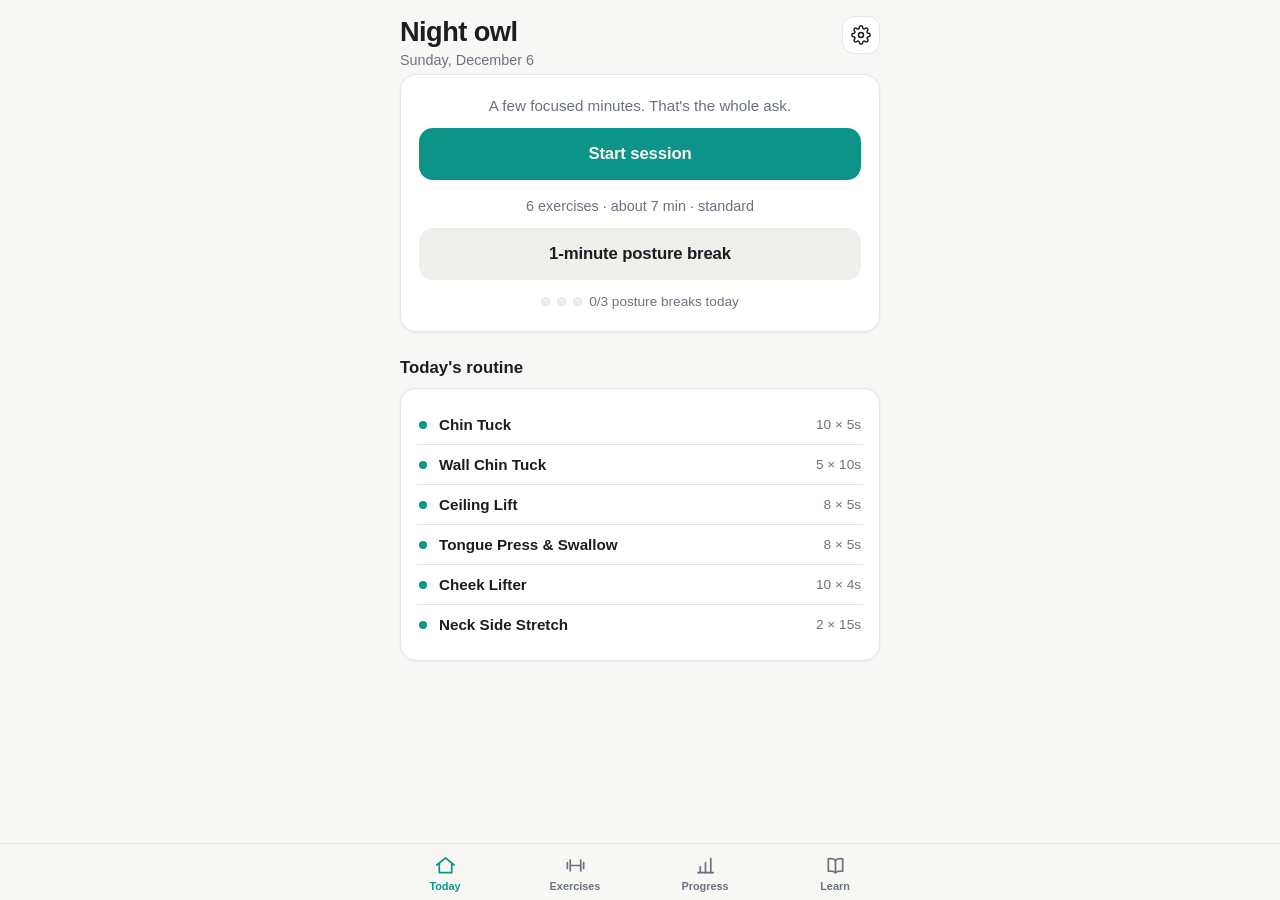
==== commit 30fcbfc9: "Distribute the dose: posture breaks, pings, haptic language, exercise art Logistics fix — one 10-min" ====
--- a/chin-tuck/index.html
+++ b/chin-tuck/index.html
@@ -65,6 +65,24 @@
 .routine-item .dot{width:8px;height:8px;border-radius:50%;background:var(--accent);flex:none}
 .routine-item .nm{font-weight:600;font-size:.95rem;flex:1}
 .routine-item .meta{color:var(--muted);font-size:.85rem;white-space:nowrap}
+.breaks{display:flex;gap:7px;justify-content:center;align-items:center;font-size:.85rem;color:var(--muted)}
+.breaks .bd{width:9px;height:9px;border-radius:50%;background:var(--card2);border:1.5px solid var(--line)}
+.breaks .bd.on{background:var(--accent);border-color:var(--accent)}
+
+/* Exercise art */
+.art{display:flex;justify-content:center;color:var(--muted)}
+.art svg{width:92px;height:92px;overflow:visible}
+.art .ln{fill:none;stroke:currentColor;stroke-width:3;stroke-linecap:round;stroke-linejoin:round}
+.art .ac{stroke:var(--accent)}
+.ex-art{margin:2px 0 10px}
+@keyframes artTuck{0%,18%{transform:translateX(-6px)}50%,72%{transform:translateX(4px)}100%{transform:translateX(-6px)}}
+@keyframes artCeil{0%,18%{transform:rotate(0deg)}50%,72%{transform:rotate(22deg)}100%{transform:rotate(0deg)}}
+@keyframes artPulse{0%,25%{transform:translateY(0);opacity:.55}55%,75%{transform:translateY(-3px);opacity:1}100%{transform:translateY(0);opacity:.55}}
+@keyframes artCheek{0%,20%{transform:translateY(0)}55%,75%{transform:translateY(-4px)}100%{transform:translateY(0)}}
+@keyframes artTilt{0%{transform:rotate(-15deg)}50%{transform:rotate(15deg)}100%{transform:rotate(-15deg)}}
+@keyframes artLift{0%,20%{transform:translateY(0) rotate(0)}50%,72%{transform:translateY(-5px) rotate(-7deg)}100%{transform:translateY(0) rotate(0)}}
+@keyframes artFade{0%,30%{opacity:0}55%,80%{opacity:1}100%{opacity:0}}
+@media (prefers-reduced-motion: reduce){.art svg *{animation:none !important}}
 
 /* Exercises */
 .ex-card{cursor:pointer}
@@ -127,7 +145,7 @@
 .p-exname{font-size:1.35rem;font-weight:800;letter-spacing:-.02em}
 .p-phase{font-size:.85rem;font-weight:800;letter-spacing:.14em;text-transform:uppercase;color:var(--accent)}
 .p-phase.rest{color:var(--muted)}
-.ring-wrap{position:relative;width:min(62vw,240px);aspect-ratio:1;margin:8px 0}
+.ring-wrap{position:relative;width:min(52vw,200px);aspect-ratio:1;margin:4px 0}
 .ring-wrap svg{width:100%;height:100%;transform:rotate(-90deg)}
 .ring-bg{stroke:var(--card2);fill:none;stroke-width:9}
 .ring-fg{stroke:var(--accent);fill:none;stroke-width:9;stroke-linecap:round;transition:stroke-dashoffset .15s linear}
@@ -164,6 +182,7 @@
 .switch.on{background:var(--accent)}
 .switch::after{content:"";position:absolute;top:2.5px;left:3px;width:24px;height:24px;background:#fff;border-radius:50%;transition:left .2s;box-shadow:0 1px 3px rgba(0,0,0,.25)}
 .switch.on::after{left:21px}
+.set-note{color:var(--muted);font-size:.78rem;line-height:1.5;padding:8px 0 2px}
 .reset-btn{width:100%;background:none;border:none;color:var(--danger);font-weight:700;font-size:.95rem;padding:14px 0 2px;cursor:pointer;font-family:inherit}
 
 .toast{
@@ -193,6 +212,8 @@
       <div id="hero-status"></div>
       <button class="bigbtn" id="btn-start">Start session</button>
       <div class="sub" id="session-est"></div>
+      <button class="bigbtn secondary" id="btn-break">1-minute posture break</button>
+      <div class="breaks" id="breaks-row"></div>
     </div>
 
     <h2>Today's routine</h2>
@@ -258,6 +279,7 @@
   <div class="p-mid" id="p-mid">
     <div class="p-phase" id="p-phase"></div>
     <div class="p-exname" id="p-exname"></div>
+    <div class="art" id="p-art"></div>
     <div class="ring-wrap">
       <svg viewBox="0 0 100 100">
         <circle class="ring-bg" cx="50" cy="50" r="44"></circle>
@@ -301,6 +323,16 @@
     <span class="lbl">Vibration</span>
     <div class="switch" id="sw-vibe"></div>
   </div>
+  <div class="set-row">
+    <span class="lbl">Posture pings</span>
+    <div class="seg" id="seg-ping">
+      <button data-v="0">Off</button>
+      <button data-v="30">30m</button>
+      <button data-v="60">60m</button>
+      <button data-v="90">90m</button>
+    </div>
+  </div>
+  <div class="set-note">Pings remind you to reset your posture and fire while Tuck is open (keep the tab or installed app running). For guaranteed reminders when it's closed, set a repeating phone alarm.</div>
   <button class="reset-btn" id="btn-reset">Reset all data</button>
 </div>
 
@@ -310,6 +342,49 @@
 "use strict";
 
 /* ---------------- Data ---------------- */
+
+/* Schematic exercise illustrations (inline SVG, animated) */
+const P_FACE = "M67 12 Q45 12 42 30 Q41 37 36 44 Q33 47 37 48.5 Q40 50 39 54 Q38 57 41 58 Q44 59 42.5 62 Q40.5 67 48 68.5 Q55 70 56.5 76 L57 88";
+const P_BACK = "M67 12 Q83 19 81 38 Q79.5 54 72 61 L72 88";
+const HEAD = `<path class="ln" d="${P_FACE}"/><path class="ln" d="${P_BACK}"/><circle cx="49" cy="37" r="2.4" fill="currentColor"/>`;
+const svgWrap = inner => `<svg viewBox="0 0 100 100" aria-hidden="true">${inner}</svg>`;
+
+const ART = {
+  "chin-tuck": svgWrap(`
+    <g style="animation:artTuck 2.8s ease-in-out infinite">${HEAD}</g>
+    <g style="animation:artFade 2.8s ease-in-out infinite"><path class="ln ac" d="M10 78 H26 M20 72 l7 6 -7 6"/></g>`),
+  "wall-tuck": svgWrap(`
+    <line class="ln" x1="88" y1="6" x2="88" y2="94" opacity=".4"/>
+    <g style="animation:artTuck 2.8s ease-in-out infinite">${HEAD}</g>
+    <g style="animation:artFade 2.8s ease-in-out infinite"><path class="ln ac" d="M10 78 H26 M20 72 l7 6 -7 6"/></g>`),
+  "ceiling-lift": svgWrap(`
+    <g style="animation:artCeil 3s ease-in-out infinite;transform-origin:62px 80px">${HEAD}</g>
+    <path class="ln ac" d="M16 44 Q20 30 33 22 M33 22 l-9 1 M33 22 l-2 9" style="animation:artFade 3s ease-in-out infinite"/>`),
+  "tongue-press": svgWrap(`
+    ${HEAD}
+    <path class="ln ac" d="M45 57 Q51 50 57 55" style="animation:artPulse 1.8s ease-in-out infinite"/>`),
+  "cheek-lifter": svgWrap(`
+    <circle class="ln" cx="50" cy="46" r="30"/>
+    <circle cx="40" cy="40" r="2.4" fill="currentColor"/><circle cx="60" cy="40" r="2.4" fill="currentColor"/>
+    <ellipse class="ln" cx="50" cy="61" rx="6" ry="8"/>
+    <g style="animation:artCheek 2s ease-in-out infinite">
+      <path class="ln ac" d="M32 51 q6 6 12 3"/><path class="ln ac" d="M68 51 q-6 6 -12 3"/>
+    </g>`),
+  "neck-stretch": svgWrap(`
+    <path class="ln" d="M18 92 Q50 82 82 92"/>
+    <g style="animation:artTilt 3.4s ease-in-out infinite;transform-origin:50px 84px">
+      <circle class="ln" cx="50" cy="48" r="24"/>
+      <circle cx="42" cy="44" r="2.4" fill="currentColor"/><circle cx="58" cy="44" r="2.4" fill="currentColor"/>
+      <path class="ln" d="M44 58 q6 4 12 0"/>
+    </g>`),
+  "head-lift": svgWrap(`
+    <line class="ln" x1="6" y1="86" x2="94" y2="86" opacity=".4"/>
+    <path class="ln" d="M90 84 L72 84 L62 64 L50 82"/>
+    <g style="animation:artLift 2.8s ease-in-out infinite;transform-origin:42px 84px">
+      <circle class="ln" cx="30" cy="72" r="11"/>
+      <path class="ln ac" d="M38 78 q4 3 8 3"/>
+    </g>`)
+};
 
 const EXERCISES = [
   {
@@ -436,6 +511,15 @@
 
 const LEARN = [
   {
+    title: "Can 10 minutes beat 5 hours of phone?",
+    body: [
+      "Honestly: not by itself. If you train 10 minutes and then spend 5 hours with your chin at your chest, the exposure wins. The session isn't the whole strategy — it's one of three levers.",
+      "① Train capacity: endurance in the deep neck flexors changes your resting head carriage all day, not just during the session. ② Interrupt the exposure: the damage comes from long uninterrupted stretches in flexion, so Tuck now has 1-minute posture breaks and optional posture pings — three breaks spread across your screen time beat a second full session. ③ Cut the insult at the source: raise your phone to eye level and bring your monitor up. This one costs zero minutes and attacks the whole 5 hours.",
+      "Good timing: full session whenever it reliably fits (morning anchors the habit), posture breaks every 60–90 minutes during screen-heavy stretches."
+    ],
+    src: null
+  },
+  {
     title: "Why chin tucks?",
     body: [
       "Hours of screens pull the head forward. For every couple of centimetres your head sits ahead of your spine, the muscles under your chin lengthen and weaken, and the jaw–neck angle blurs — that's a big part of what people read as a 'soft' jawline.",
@@ -485,7 +569,7 @@
   set(k, v){ try { localStorage.setItem(k, JSON.stringify(v)); } catch {} }
 };
 
-let settings = Object.assign({ level: "standard", sound: true, vibe: true }, store.get("ct.settings", {}));
+let settings = Object.assign({ level: "standard", sound: true, vibe: true, ping: 0 }, store.get("ct.settings", {}));
 let log = store.get("ct.log", []); // [{d:'YYYY-MM-DD', mins, ts}]
 
 function saveSettings(){ store.set("ct.settings", settings); }
@@ -495,6 +579,10 @@
 const dayKey = d => d.getFullYear() + "-" + pad(d.getMonth()+1) + "-" + pad(d.getDate());
 const todayKey = () => dayKey(new Date());
 const doneDays = () => new Set(log.map(e => e.d));
+const isMicro = e => e.type === "micro";
+const fullToday = () => log.some(e => e.d === todayKey() && !isMicro(e));
+const breaksToday = () => log.filter(e => e.d === todayKey() && isMicro(e)).length;
+const BREAK_GOAL = 3;
 
 /* ---------------- Routine building ---------------- */
 
@@ -531,9 +619,9 @@
   $("#greeting").textContent = h < 5 ? "Night owl" : h < 12 ? "Good morning" : h < 18 ? "Good afternoon" : "Good evening";
 
   const streak = currentStreak();
-  const did = doneDays().has(todayKey());
+  const did = fullToday();
   $("#hero-status").innerHTML = did
-    ? `<div class="donebadge">✓ Done today</div><div class="streak" style="margin-top:6px">Streak: <b>${streak} day${streak===1?"":"s"}</b> — see you tomorrow.</div>`
+    ? `<div class="donebadge">✓ Session done today</div><div class="streak" style="margin-top:6px">Streak: <b>${streak} day${streak===1?"":"s"}</b> — breaks still count below.</div>`
     : streak > 0
       ? `<div class="streak">🔥 <b>${streak}-day</b> streak — keep it alive.</div>`
       : `<div class="streak">A few focused minutes. That's the whole ask.</div>`;
@@ -541,6 +629,11 @@
   const list = routine();
   $("#btn-start").textContent = did ? "Do another round" : "Start session";
   $("#session-est").textContent = `${list.length} exercises · about ${estimateMinutes(list)} min · ${settings.level}`;
+
+  const b = breaksToday();
+  $("#breaks-row").innerHTML =
+    Array.from({length: Math.max(BREAK_GOAL, b)}, (_, i) => `<span class="bd${i < b ? " on" : ""}"></span>`).join("") +
+    `<span>${b}/${BREAK_GOAL} posture breaks today</span>`;
 
   $("#routine-list").innerHTML = list.map(ex => `
     <div class="routine-item">
@@ -563,6 +656,7 @@
         <span class="chev">›</span>
       </div>
       <div class="ex-body">
+        <div class="art ex-art">${ART[ex.id] || ""}</div>
         <ol>${ex.steps.map(s => `<li>${s}</li>`).join("")}</ol>
         <div class="tag">Why it works</div>
         <div class="evidence">${ex.evidence}</div>
@@ -630,7 +724,7 @@
     stat(days.size, "total days");
   $("#stats-row2").innerHTML =
     stat(bestStreak(), "best streak") +
-    stat(log.length, "sessions") +
+    stat(log.filter(isMicro).length, "breaks") +
     stat(totalMins >= 60 ? (totalMins/60).toFixed(1) + "h" : totalMins + "m", "trained");
 
   // calendar
@@ -703,8 +797,15 @@
   return steps;
 }
 
-function startSession(){
-  player.list = routine();
+// 1-minute posture break: a fixed micro-dose of the core move
+function microRoutine(){
+  const base = EXERCISES.find(e => e.id === "chin-tuck");
+  return [{ ...base, reps: 8, hold: 5, rest: 2 }];
+}
+
+function startSession(list, type){
+  player.list = list;
+  player.type = type;
   player.steps = buildSteps(player.list);
   player.idx = 0;
   player.paused = false;
@@ -719,11 +820,15 @@
   enterStep();
 }
 
+/* Haptic language — each event has a distinct pattern:
+   new exercise: one long buzz · hold starts: double buzz · rest starts: short buzz
+   3-2-1 before a hold: tick pulses, so you can train without watching the screen */
 function enterStep(){
   const st = player.steps[player.idx];
   if (!st) { finishSession(); return; }
   player.stepDur = st.dur;
   player.remaining = st.dur;
+  player.lastSecs = null;
   const ex = player.list[st.ei];
 
   $("#p-count").textContent = `Exercise ${st.ei + 1} of ${player.list.length}`;
@@ -733,12 +838,13 @@
   else if (st.type === "hold") { phaseEl.textContent = "Hold"; phaseEl.classList.remove("rest"); }
   else { phaseEl.textContent = "Relax"; phaseEl.classList.add("rest"); }
   $("#ring").classList.toggle("rest", st.type !== "hold");
+  $("#p-art").innerHTML = ART[ex.id] || "";
   $("#p-rep").textContent = st.type === "prep" ? `${ex.reps} reps × ${ex.hold}s` : `Rep ${st.rep} of ${ex.reps}`;
   $("#p-cue").textContent = st.type === "prep" ? ex.steps[0] + " " + ex.cue : ex.cue;
 
-  if (st.type === "hold") { beep(880, .14); buzz(60); }
-  else if (st.type === "rest") { beep(440, .12); }
-  else { beep(550, .1); }
+  if (st.type === "hold") { beep(880, .14); buzz([70, 60, 70]); }
+  else if (st.type === "rest") { beep(440, .12); buzz(45); }
+  else { beep(550, .1); buzz(220); }
 
   paintTick();
   clearInterval(player.timer);
@@ -753,7 +859,15 @@
 }
 
 function paintTick(){
+  const st = player.steps[player.idx];
   const secs = Math.ceil(player.remaining);
+  if (secs !== player.lastSecs) {
+    // countdown warning before the next hold (during prep/rest only)
+    if (player.lastSecs !== null && st && st.type !== "hold" && secs <= 3 && secs > 0) {
+      beep(740, .06); buzz(25);
+    }
+    player.lastSecs = secs;
+  }
   $("#p-secs").textContent = secs;
   const frac = player.stepDur > 0 ? Math.max(0, player.remaining / player.stepDur) : 0;
   $("#ring").style.strokeDashoffset = RING_LEN * (1 - frac);
@@ -777,13 +891,15 @@
 function finishSession(){
   clearInterval(player.timer);
   const mins = Math.max(1, Math.round((Date.now() - player.startedAt) / 60000));
-  log.push({ d: todayKey(), mins, ts: Date.now() });
+  log.push({ d: todayKey(), mins, ts: Date.now(), type: player.type });
   saveLog();
-  buzz([80, 60, 80]); beep(660, .12); beep(880, .12, .15); beep(1100, .2, .3);
+  buzz([80, 60, 80, 60, 140]); beep(660, .12); beep(880, .12, .15); beep(1100, .2, .3);
   $("#p-mid").style.display = "none";
   $("#p-done").style.display = "flex";
   const s = currentStreak();
-  $("#p-done-sub").textContent = `${mins} min · ${s}-day streak. Same time tomorrow.`;
+  $("#p-done-sub").textContent = player.type === "micro"
+    ? `${breaksToday()}/${BREAK_GOAL} breaks today · ${s}-day streak. Next one in an hour or so.`
+    : `${mins} min · ${s}-day streak. Same time tomorrow.`;
   $("#p-pause").textContent = "Close";
   $("#p-skip").textContent = "Done";
 }
@@ -795,7 +911,8 @@
   renderToday();
 }
 
-$("#btn-start").addEventListener("click", startSession);
+$("#btn-start").addEventListener("click", () => startSession(routine(), "full"));
+$("#btn-break").addEventListener("click", () => startSession(microRoutine(), "micro"));
 $("#p-close").addEventListener("click", closePlayer);
 $("#p-pause").addEventListener("click", () => {
   if ($("#p-done").style.display !== "none") { closePlayer(); return; }
@@ -814,6 +931,8 @@
 function renderSheet(){
   document.querySelectorAll("#seg-level button").forEach(b =>
     b.classList.toggle("on", b.dataset.v === settings.level));
+  document.querySelectorAll("#seg-ping button").forEach(b =>
+    b.classList.toggle("on", +b.dataset.v === settings.ping));
   $("#sw-sound").classList.toggle("on", settings.sound);
   $("#sw-vibe").classList.toggle("on", settings.vibe);
 }
@@ -822,15 +941,51 @@
 $("#sheet-backdrop").addEventListener("click", closeSheet);
 document.querySelectorAll("#seg-level button").forEach(b => b.addEventListener("click", () => {
   settings.level = b.dataset.v; saveSettings(); renderSheet(); renderToday(); renderExercises();
+}));
+document.querySelectorAll("#seg-ping button").forEach(b => b.addEventListener("click", () => {
+  settings.ping = +b.dataset.v; saveSettings(); renderSheet(); resetPing();
+  if (settings.ping > 0) {
+    if ("Notification" in window && Notification.permission === "default") Notification.requestPermission();
+    toast(`Posture ping every ${settings.ping} min while Tuck is open`);
+  }
 }));
 $("#sw-sound").addEventListener("click", () => { settings.sound = !settings.sound; saveSettings(); renderSheet(); if (settings.sound) beep(660); });
 $("#sw-vibe").addEventListener("click", () => { settings.vibe = !settings.vibe; saveSettings(); renderSheet(); buzz(50); });
 $("#btn-reset").addEventListener("click", () => {
   if (!confirm("Delete all progress and settings? This cannot be undone.")) return;
   localStorage.removeItem("ct.log"); localStorage.removeItem("ct.settings");
-  log = []; settings = { level: "standard", sound: true, vibe: true };
+  log = []; settings = { level: "standard", sound: true, vibe: true, ping: 0 };
   closeSheet(); renderToday(); renderExercises(); renderProgress(); toast("All data cleared");
 });
+
+/* ---------------- Posture pings ----------------
+   Fire while the app is open: haptic + toast in the foreground,
+   a system notification if the tab/app is in the background. */
+
+let pingDue = 0;
+function resetPing(){ pingDue = settings.ping > 0 ? Date.now() + settings.ping * 60000 : 0; }
+
+function firePing(){
+  buzz([80, 60, 80]);
+  const msg = "Posture check — chin back, screen up. 1-minute break?";
+  if (document.hidden && "Notification" in window && Notification.permission === "granted") {
+    try {
+      if (navigator.serviceWorker && navigator.serviceWorker.controller) {
+        navigator.serviceWorker.ready.then(r => r.showNotification("Tuck", { body: msg, icon: "icons/icon-192.png" }));
+      } else {
+        new Notification("Tuck", { body: msg });
+      }
+    } catch {}
+  } else {
+    toast("Posture check: chin back, screen up"); beep(660, .1);
+  }
+}
+
+setInterval(() => {
+  if (!settings.ping || !pingDue) return;
+  if (Date.now() >= pingDue) { resetPing(); firePing(); }
+}, 20000);
+resetPing();
 
 /* ---------------- Toast ---------------- */
 
